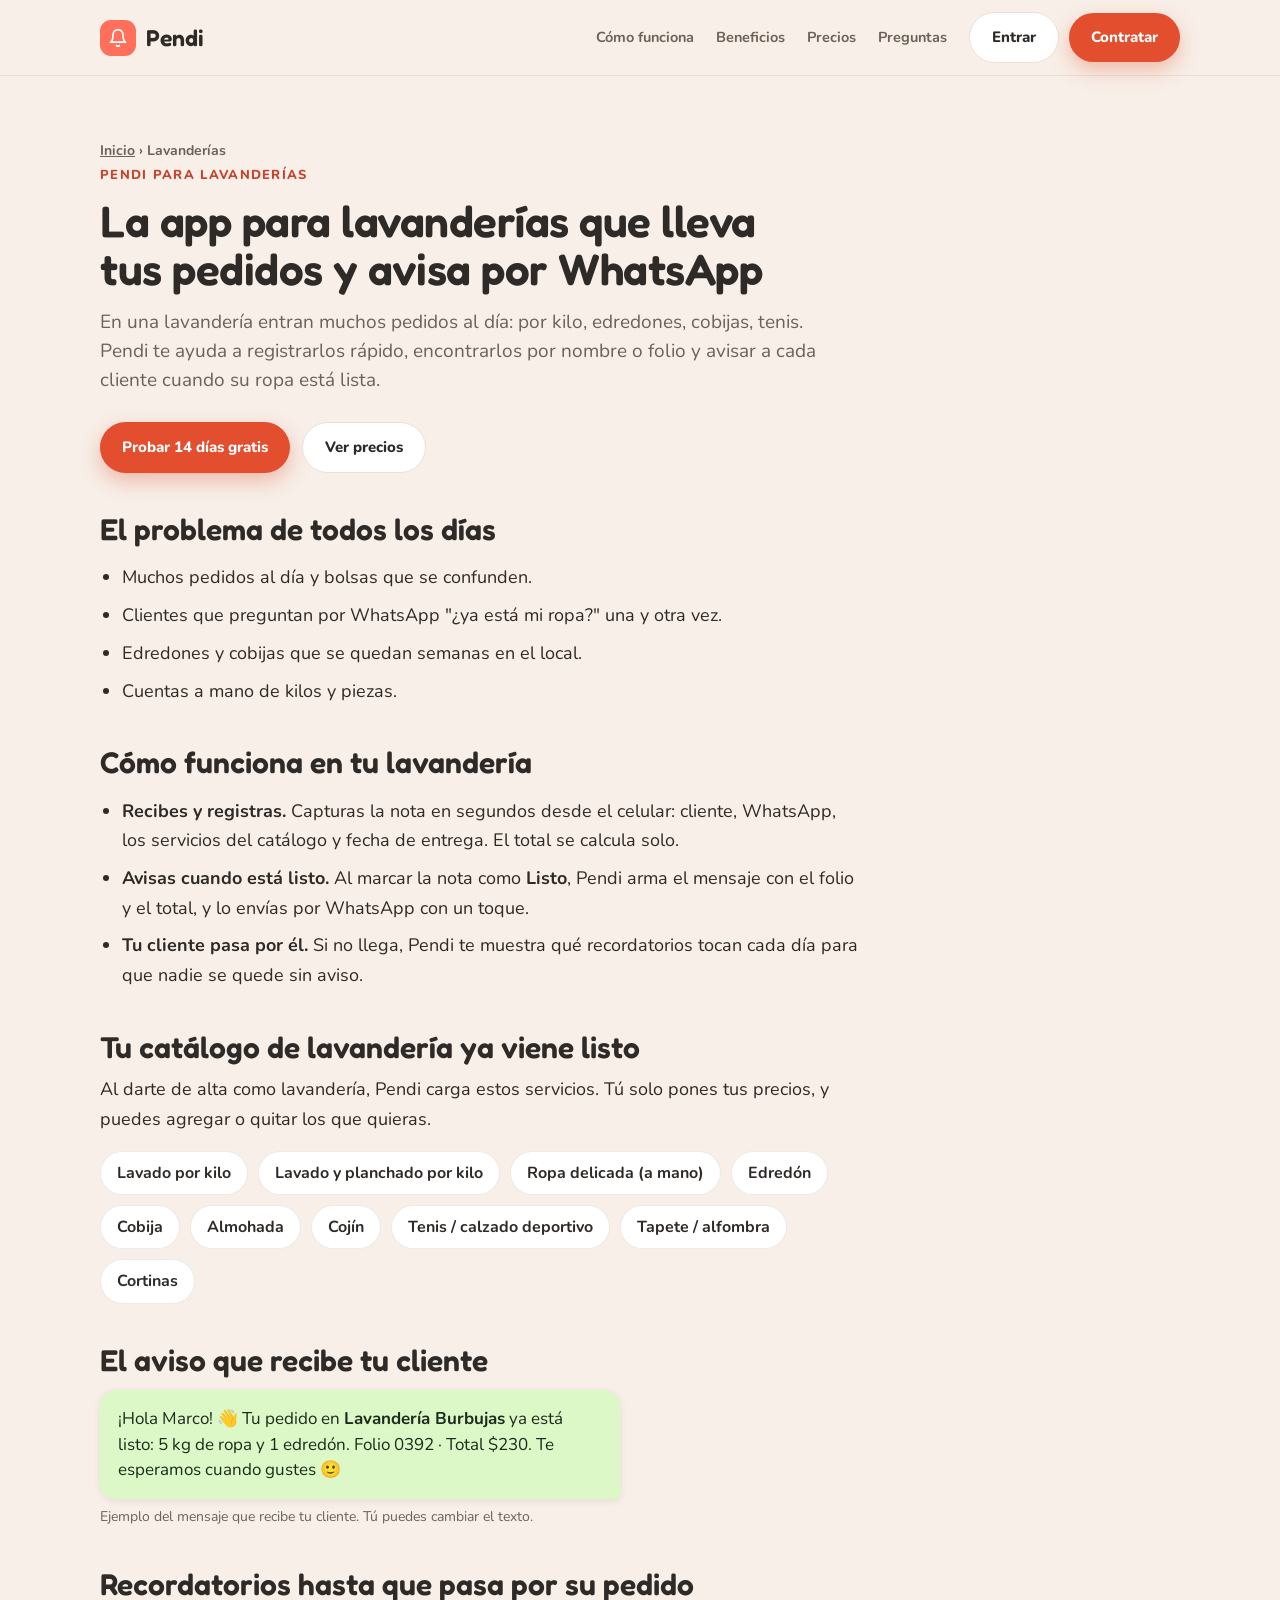
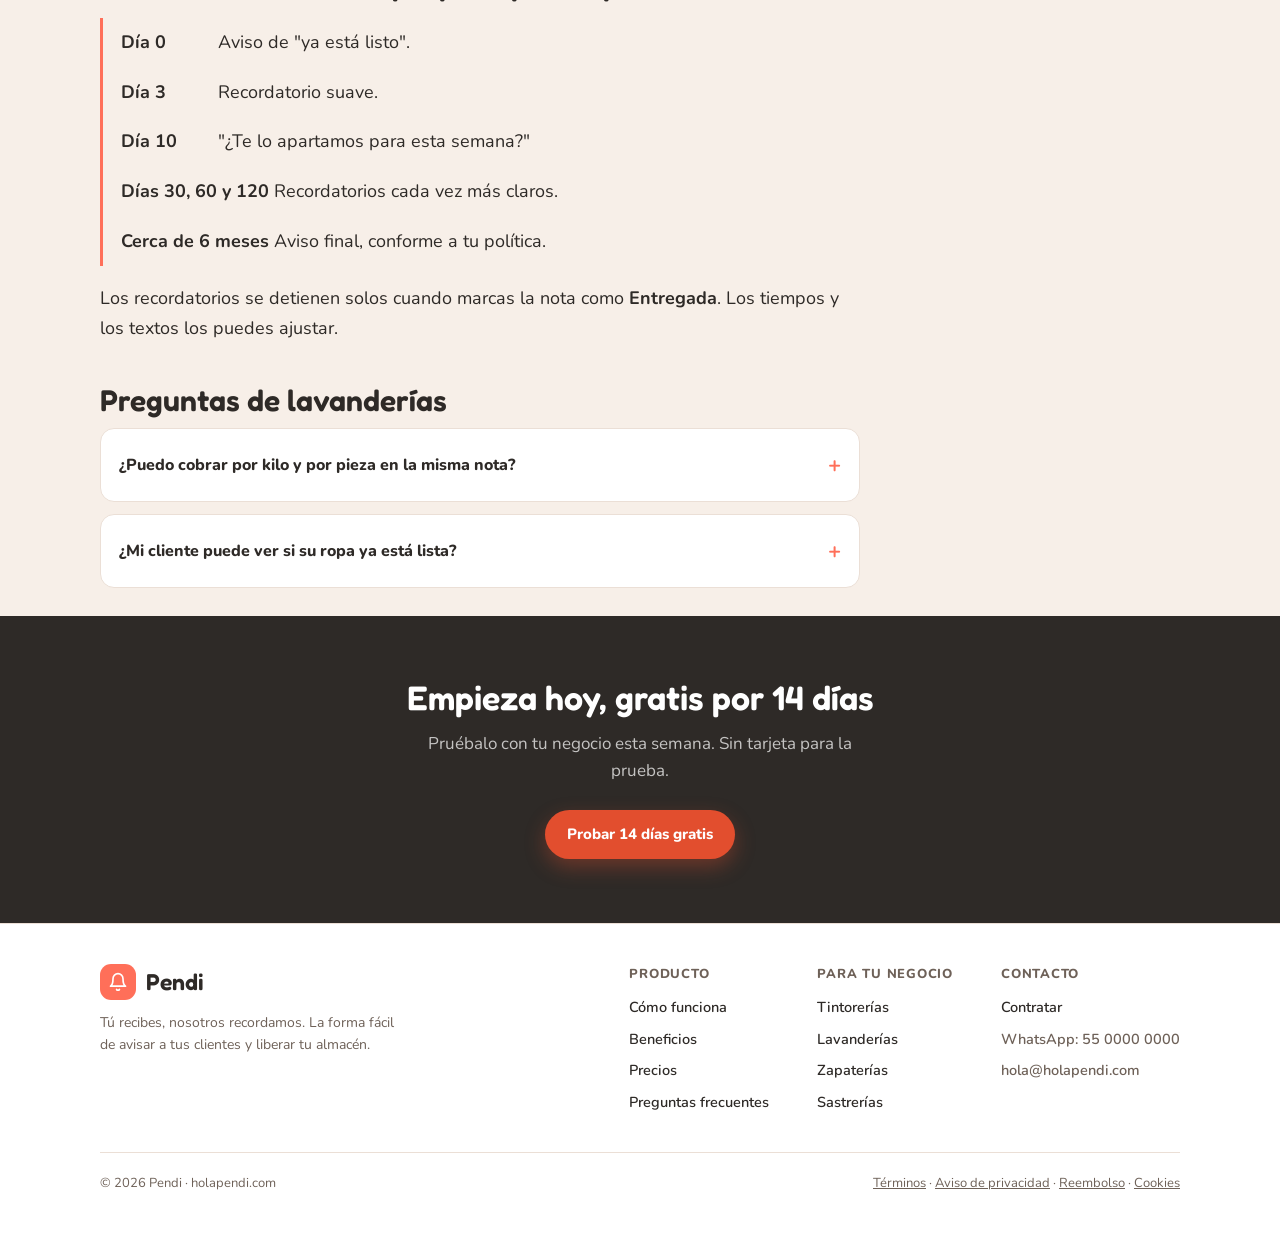
==== lavanderias/index.html @ f37a58f0 "Páginas propias: precios, preguntas frecuentes y una por giro - /tintorerias/, /lavanderias/, /zapat" ====
<!doctype html>
<html lang="es-MX">
<head>
<meta charset="utf-8">
<title>App para lavanderías: notas y avisos por WhatsApp | Pendi</title>
<meta name="viewport" content="width=device-width, initial-scale=1">
<meta name="description" content="Controla los pedidos de tu lavandería por kilo o por pieza, sin notas de papel, y avisa por WhatsApp cuando están listos. Desde $199 MXN al mes.">
<link rel="canonical" href="https://holapendi.com/lavanderias/">
<meta property="og:type" content="website">
<meta property="og:site_name" content="Pendi">
<meta property="og:locale" content="es_MX">
<meta property="og:url" content="https://holapendi.com/lavanderias/">
<meta property="og:title" content="App para lavanderías: notas y avisos por WhatsApp | Pendi">
<meta property="og:description" content="Controla los pedidos de tu lavandería por kilo o por pieza, sin notas de papel, y avisa por WhatsApp cuando están listos. Desde $199 MXN al mes.">
<meta property="og:image" content="https://holapendi.com/icon.png">
<meta name="twitter:card" content="summary">
<meta name="theme-color" content="#FF6F59">
<link rel="icon" type="image/png" sizes="32x32" href="/2026-11-16-pendi-favicon-32.png">
<link rel="icon" type="image/png" sizes="512x512" href="/2026-11-16-pendi-icon-512.png">
<link rel="apple-touch-icon" sizes="180x180" href="/2026-11-16-pendi-apple-touch-icon.png">
<link rel="preconnect" href="https://fonts.googleapis.com">
<link rel="preconnect" href="https://fonts.gstatic.com" crossorigin>
<link rel="stylesheet" href="https://fonts.googleapis.com/css2?family=Fredoka:wght@500;600;700&family=Nunito:wght@400;600;700;800&display=swap">
<link rel="stylesheet" href="/2026-11-17-pendi-estilos.css">
<script type="application/ld+json">
{
 "@context": "https://schema.org",
 "@graph": [
  {
   "@type": "BreadcrumbList",
   "itemListElement": [
    {
     "@type": "ListItem",
     "position": 1,
     "name": "Pendi",
     "item": "https://holapendi.com/"
    },
    {
     "@type": "ListItem",
     "position": 2,
     "name": "Lavanderías",
     "item": "https://holapendi.com/lavanderias/"
    }
   ]
  },
  {
   "@type": "WebPage",
   "url": "https://holapendi.com/lavanderias/",
   "name": "App para lavanderías: notas y avisos por WhatsApp | Pendi",
   "description": "Controla los pedidos de tu lavandería por kilo o por pieza, sin notas de papel, y avisa por WhatsApp cuando están listos. Desde $199 MXN al mes.",
   "inLanguage": "es-MX",
   "isPartOf": {
    "@id": "https://holapendi.com/#web"
   }
  }
 ]
}
</script>
</head>
<body>

<header class="nav">
  <div class="wrap nav-inner">
    <a class="brand" href="/">
      <span class="logo" aria-hidden="true"><svg viewBox="0 0 24 24" fill="none" stroke="currentColor" stroke-width="2" stroke-linecap="round" stroke-linejoin="round"><path d="M18 8a6 6 0 0 0-12 0c0 7-3 9-3 9h18s-3-2-3-9"/><path d="M13.7 21a2 2 0 0 1-3.4 0"/></svg></span>
      <span class="nm">Pendi</span>
    </a>
    <nav class="nav-links">
      <a class="navlink" href="/#como">Cómo funciona</a>
      <a class="navlink" href="/#beneficios">Beneficios</a>
      <a class="navlink" href="/precios/">Precios</a>
      <a class="navlink" href="/preguntas-frecuentes/">Preguntas</a>
      <div class="nav-cta">
        <a class="btn btn-ghost" href="/instalar.html">Entrar</a>
        <a class="btn btn-primary" href="https://app.holapendi.com/?modo=crear&amp;plan=negocio" data-plan="negocio">Contratar</a>
      </div>
    </nav>
  </div>
</header>

<main id="top">
  <section class="page-hero">
    <div class="wrap">
      <nav class="crumbs" aria-label="Ruta"><a href="/">Inicio</a> › Lavanderías</nav>
      <span class="eyebrow">Pendi para lavanderías</span>
      <h1>La app para lavanderías que lleva tus pedidos y avisa por WhatsApp</h1>
      <p class="lead">En una lavandería entran muchos pedidos al día: por kilo, edredones, cobijas, tenis. Pendi te ayuda a registrarlos rápido, encontrarlos por nombre o folio y avisar a cada cliente cuando su ropa está lista.</p>
      <div class="hero-cta"><a class="btn btn-primary" href="https://app.holapendi.com/?modo=crear&amp;plan=esencial" data-plan="esencial">Probar 14 días gratis</a> <a class="btn btn-ghost" href="/precios/">Ver precios</a></div>
      <div class="prose">
      <h2>El problema de todos los días</h2>
      <ul><li>Muchos pedidos al día y bolsas que se confunden.</li><li>Clientes que preguntan por WhatsApp "¿ya está mi ropa?" una y otra vez.</li><li>Edredones y cobijas que se quedan semanas en el local.</li><li>Cuentas a mano de kilos y piezas.</li></ul>
      <h2>Cómo funciona en tu lavandería</h2>
      <ul>
        <li><b>Recibes y registras.</b> Capturas la nota en segundos desde el celular: cliente, WhatsApp, los servicios del catálogo y fecha de entrega. El total se calcula solo.</li>
        <li><b>Avisas cuando está listo.</b> Al marcar la nota como <b>Listo</b>, Pendi arma el mensaje con el folio y el total, y lo envías por WhatsApp con un toque.</li>
        <li><b>Tu cliente pasa por él.</b> Si no llega, Pendi te muestra qué recordatorios tocan cada día para que nadie se quede sin aviso.</li>
      </ul>
      <h2>Tu catálogo de lavandería ya viene listo</h2>
      <p>Al darte de alta como lavandería, Pendi carga estos servicios. Tú solo pones tus precios, y puedes agregar o quitar los que quieras.</p>
      <ul class="svc"><li>Lavado por kilo</li><li>Lavado y planchado por kilo</li><li>Ropa delicada (a mano)</li><li>Edredón</li><li>Cobija</li><li>Almohada</li><li>Cojín</li><li>Tenis / calzado deportivo</li><li>Tapete / alfombra</li><li>Cortinas</li></ul>
      <h2>El aviso que recibe tu cliente</h2>
      <div class="wa">¡Hola Marco! 👋 Tu pedido en <b>Lavandería Burbujas</b> ya está listo: 5 kg de ropa y 1 edredón. Folio 0392 · Total $230. Te esperamos cuando gustes 🙂</div>
      <p class="wa-note">Ejemplo del mensaje que recibe tu cliente. Tú puedes cambiar el texto.</p>
      <h2>Recordatorios hasta que pasa por su pedido</h2>
      <ul class="timeline">
        <li><b>Día 0</b> Aviso de "ya está listo".</li>
        <li><b>Día 3</b> Recordatorio suave.</li>
        <li><b>Día 10</b> "¿Te lo apartamos para esta semana?"</li>
        <li><b>Días 30, 60 y 120</b> Recordatorios cada vez más claros.</li>
        <li><b>Cerca de 6 meses</b> Aviso final, conforme a tu política.</li>
      </ul>
      <p>Los recordatorios se detienen solos cuando marcas la nota como <b>Entregada</b>. Los tiempos y los textos los puedes ajustar.</p>
      <h2>Preguntas de lavanderías</h2>
      </div>
      <div class="faq" style="margin:0">
        <details><summary>¿Puedo cobrar por kilo y por pieza en la misma nota?<span class="plus">+</span></summary><p>Sí. El catálogo de lavandería trae servicios por kilo y por pieza, y tú pones tus precios. La nota suma todo sola.</p></details>
        <details><summary>¿Mi cliente puede ver si su ropa ya está lista?<span class="plus">+</span></summary><p>Sí. Con su teléfono o su folio consulta el estado de su pedido en línea, sin ver datos de nadie más.</p></details>
      </div>
    </div>
  </section>
  <section class="ctaband">
    <div class="wrap">
      <h2>Empieza hoy, gratis por 14 días</h2>
      <p>Pruébalo con tu negocio esta semana. Sin tarjeta para la prueba.</p>
      <a class="btn btn-primary" href="https://app.holapendi.com/?modo=crear&amp;plan=esencial" data-plan="esencial">Probar 14 días gratis</a>
    </div>
  </section>
</main>

<footer>
  <div class="wrap">
    <div class="foot-grid">
      <div class="foot-brand">
        <a class="brand" href="/"><span class="logo" aria-hidden="true"><svg viewBox="0 0 24 24" fill="none" stroke="currentColor" stroke-width="2" stroke-linecap="round" stroke-linejoin="round"><path d="M18 8a6 6 0 0 0-12 0c0 7-3 9-3 9h18s-3-2-3-9"/><path d="M13.7 21a2 2 0 0 1-3.4 0"/></svg></span><span class="nm">Pendi</span></a>
        <p>Tú recibes, nosotros recordamos. La forma fácil de avisar a tus clientes y liberar tu almacén.</p>
      </div>
      <div class="foot-cols">
        <div class="foot-col">
          <h4>Producto</h4>
          <a href="/#como">Cómo funciona</a>
          <a href="/#beneficios">Beneficios</a>
          <a href="/precios/">Precios</a>
          <a href="/preguntas-frecuentes/">Preguntas frecuentes</a>
        </div>
        <div class="foot-col">
          <h4>Para tu negocio</h4>
          <a href="/tintorerias/">Tintorerías</a>
          <a href="/lavanderias/">Lavanderías</a>
          <a href="/zapaterias/">Zapaterías</a>
          <a href="/sastrerias/">Sastrerías</a>
        </div>
        <div class="foot-col">
          <h4>Contacto</h4>
          <a href="/precios/">Contratar</a>
          <span style="display:block;color:var(--muted);font-weight:600;font-size:14.5px;margin-bottom:9px">WhatsApp: 55 0000 0000</span>
          <span style="display:block;color:var(--muted);font-weight:600;font-size:14.5px">hola@holapendi.com</span>
        </div>
      </div>
    </div>
    <div class="foot-bottom">
      <span>© 2026 Pendi · holapendi.com</span>
      <span><a href="/terminos.html">Términos</a> · <a href="/privacidad.html">Aviso de privacidad</a> · <a href="/reembolso.html">Reembolso</a> · <a href="/cookies.html">Cookies</a></span>
    </div>
  </div>
</footer>

</body>
</html>
---- 2026-11-17-pendi-estilos.css ----
/* Layout: scrolling marketing landing; sticky nav; hero + cómo funciona + beneficios + precios + faq + contratación. */
  /* Brand Pendi: coral primary, menta accent, sol highlight, warm neutrals; Fredoka + Nunito. */
  :root {
    --bg: #F7EFE8;
    --surface: #FFFFFF;
    --surface-2: #FBF5F1;
    --ink: #2E2A27;
    --muted: #6E6158;
    --line: #EBDFD6;
    --primary: #FF6F59;
    --primary-ink: #C6442F;
    --primary-strong: #EC5234;
    --cta: #E24E2E;
    --cta-strong: #CB401F;
    --menta: #0C8073;
    --menta-soft: #E0F3F0;
    --sol: #FFC247;
    --wa: #1FA855;
    --wa-bubble: #D8FDD2;
    --wa-bubble-ink: #103623;
    --radius: 18px;
    --shadow-sm: 0 1px 2px rgba(46,42,39,.06);
    --shadow: 0 10px 30px rgba(46,42,39,.10);
    --shadow-lg: 0 24px 60px rgba(46,42,39,.16);
    color-scheme: light;
  }
  @media (prefers-color-scheme: dark) {
    :root[data-theme="dark"] {
      --bg: #17120F;
      --surface: #241C18;
      --surface-2: #1D1611;
      --ink: #F3EBE4;
      --muted: #B3A69C;
      --line: #382E27;
      --primary: #FF8470;
      --primary-ink: #FF9D8C;
      --primary-strong: #FF6F59;
      --cta: #E8613F;
      --cta-strong: #FF7A5E;
      --menta: #35C7B6;
      --menta-soft: #10332E;
      --sol: #F0B94A;
      --wa: #2CC265;
      --wa-bubble: #1C3A2A;
      --wa-bubble-ink: #D6F3DF;
      --shadow-sm: 0 1px 2px rgba(0,0,0,.4);
      --shadow: 0 10px 30px rgba(0,0,0,.4);
      --shadow-lg: 0 24px 60px rgba(0,0,0,.5);
      color-scheme: dark;
    }
  }
  :root[data-theme="dark"] {
    --bg: #17120F;
    --surface: #241C18;
    --surface-2: #1D1611;
    --ink: #F3EBE4;
    --muted: #B3A69C;
    --line: #382E27;
    --primary: #FF8470;
    --primary-ink: #FF9D8C;
    --primary-strong: #FF6F59;
    --cta: #E8613F;
    --cta-strong: #FF7A5E;
    --menta: #35C7B6;
    --menta-soft: #10332E;
    --sol: #F0B94A;
    --wa: #2CC265;
    --wa-bubble: #1C3A2A;
    --wa-bubble-ink: #D6F3DF;
    --shadow-sm: 0 1px 2px rgba(0,0,0,.4);
    --shadow: 0 10px 30px rgba(0,0,0,.4);
    --shadow-lg: 0 24px 60px rgba(0,0,0,.5);
    color-scheme: dark;
  }

  * { box-sizing: border-box; }
  html { scroll-behavior: smooth; }
  @media (prefers-reduced-motion: reduce) { html { scroll-behavior: auto; } * { transition: none !important; animation: none !important; } }
  body {
    margin: 0; background: var(--bg); color: var(--ink);
    font-family: "Nunito", system-ui, -apple-system, sans-serif;
    font-size: 16px; line-height: 1.55; -webkit-font-smoothing: antialiased;
  }
  h1, h2, h3 { font-family: "Fredoka", system-ui, sans-serif; font-weight: 600; line-height: 1.08; margin: 0; text-wrap: balance; }
  p { margin: 0; }
  a { color: inherit; }
  img { max-width: 100%; }

  .wrap { max-width: 1120px; margin: 0 auto; padding-left: max(20px, env(safe-area-inset-left, 0px)); padding-right: max(20px, env(safe-area-inset-right, 0px)); }

  .btn { display: inline-flex; align-items: center; justify-content: center; gap: 8px; font: inherit; font-weight: 800; font-size: 15px; cursor: pointer; border: 0; border-radius: 999px; padding: 13px 22px; text-decoration: none; transition: transform .12s, background .15s; }
  .btn:active { transform: translateY(1px); }
  .btn-primary { background: var(--cta); color: #fff; box-shadow: 0 8px 20px rgba(226,78,46,.34); }
  .btn-primary:hover { background: var(--cta-strong); }
  .btn-ghost { background: var(--surface); color: var(--ink); border: 1.5px solid var(--line); }
  .btn-ghost:hover { border-color: var(--primary); }
  .btn svg { width: 18px; height: 18px; }

  /* NAV */
  header.nav { position: sticky; top: env(safe-area-inset-top, 0px); z-index: 30; background: color-mix(in srgb, var(--bg) 88%, transparent); backdrop-filter: blur(10px); border-bottom: 1px solid var(--line); }
  body::before { content: ""; position: fixed; inset: 0 0 auto; height: env(safe-area-inset-top, 0px); background: var(--bg); z-index: 31; }
  .nav-inner { display: flex; align-items: center; gap: 16px; padding-block: 12px; }
  .brand { display: flex; align-items: center; gap: 10px; text-decoration: none; }
  .logo { width: 36px; height: 36px; border-radius: 11px; flex: none; display: grid; place-items: center; background: var(--primary); color: #fff; }
  .logo svg { width: 20px; height: 20px; }
  .brand .nm { font-family: "Fredoka", system-ui, sans-serif; font-weight: 600; font-size: 23px; color: var(--ink); }
  .nav-links { margin-left: auto; display: flex; align-items: center; gap: 22px; }
  .nav-links a.navlink { font-weight: 700; font-size: 14.5px; color: var(--muted); text-decoration: none; }
  .nav-links a.navlink:hover { color: var(--ink); }
  .nav-cta { display: flex; align-items: center; gap: 10px; }
  @media (max-width: 760px) { .nav-links .navlink { display: none; } }

  section { padding-block: 64px; }
  .eyebrow { font-weight: 800; font-size: 13px; letter-spacing: .1em; text-transform: uppercase; color: var(--primary-ink); }

  /* HERO */
  .hero-grid { display: grid; grid-template-columns: 1.1fr .9fr; gap: 48px; align-items: center; }
  .hero h1 { font-size: 52px; letter-spacing: -.5px; }
  .hero h1 .hl { color: var(--primary); }
  .hero p.lead { font-size: 19px; color: var(--muted); margin-top: 18px; max-width: 30ch; }
  .hero-cta { display: flex; flex-wrap: wrap; gap: 12px; margin-top: 26px; }
  .hero-note { margin-top: 14px; font-size: 13.5px; color: var(--muted); font-weight: 600; }
  @media (max-width: 820px) { .hero-grid { grid-template-columns: 1fr; gap: 36px; } .hero h1 { font-size: 40px; } .hero p.lead { max-width: none; } }

  /* Phone mockup */
  .phone { position: relative; justify-self: center; width: 268px; background: var(--ink); border-radius: 34px; padding: 11px; box-shadow: var(--shadow-lg); }
  .phone::before { content: ""; position: absolute; inset: -54px -34px; border-radius: 50%; z-index: -1; background: radial-gradient(60% 58% at 50% 42%, color-mix(in srgb, var(--menta) 24%, transparent), transparent 72%); }
  .phone::after { content: ""; position: absolute; width: 120px; height: 120px; right: -30px; bottom: -24px; border-radius: 50%; z-index: -1; background: radial-gradient(circle, color-mix(in srgb, var(--sol) 30%, transparent), transparent 70%); }
  .hero-art { position: relative; justify-self: center; width: 100%; max-width: 500px; }
  .hero-art img { width: 100%; height: auto; display: block; border-radius: 24px; box-shadow: var(--shadow-lg); }
  .hero-art::before { content: ""; position: absolute; inset: -42px -30px; border-radius: 50%; z-index: -1; background: radial-gradient(60% 58% at 50% 45%, color-mix(in srgb, var(--menta) 20%, transparent), transparent 72%); }
  .phone-screen { background: linear-gradient(180deg, var(--menta-soft), var(--surface)); border-radius: 24px; overflow: hidden; min-height: 440px; display: flex; flex-direction: column; }
  .pscreen-top { background: var(--wa); color: #fff; padding: 14px 14px 12px; display: flex; align-items: center; gap: 10px; }
  .pscreen-top .pav { width: 30px; height: 30px; border-radius: 50%; background: rgba(255,255,255,.25); display: grid; place-items: center; font-weight: 800; font-size: 12px; flex: none; }
  .pscreen-top .pnm { font-weight: 800; font-size: 14px; }
  .pscreen-top .pst { font-size: 10.5px; opacity: .85; }
  .pscreen-body { padding: 16px 13px; display: flex; flex-direction: column; gap: 10px; flex: 1; }
  .pbubble { align-self: flex-end; max-width: 92%; background: var(--wa-bubble); color: var(--wa-bubble-ink); padding: 10px 12px 8px; border-radius: 13px 13px 4px 13px; font-size: 13.5px; line-height: 1.42; box-shadow: var(--shadow-sm); }
  .pbubble .pt { display: block; font-size: 10px; text-align: right; opacity: .55; margin-top: 4px; }

  /* strip */
  .strip { background: var(--surface); border-block: 1px solid var(--line); }
  .strip .wrap { display: flex; flex-wrap: wrap; gap: 14px 34px; justify-content: center; padding-block: 22px; }
  .strip .item { display: flex; align-items: center; gap: 9px; font-weight: 700; font-size: 14.5px; color: var(--muted); }
  .strip .item svg { width: 19px; height: 19px; color: var(--menta); flex: none; }

  .trust { background: var(--surface-2); border-block: 1px solid var(--line); }
  .trust .wrap { display: grid; grid-template-columns: repeat(4, minmax(0, 1fr)); gap: 18px; padding-block: 34px; }
  .trust .t { display: flex; flex-direction: column; align-items: center; text-align: center; gap: 9px; }
  .trust .ic { width: 46px; height: 46px; border-radius: 13px; display: grid; place-items: center; background: var(--menta-soft); color: var(--menta); }
  .trust .ic svg { width: 23px; height: 23px; }
  .trust .t b { font-size: 14.5px; }
  .trust .t span { font-size: 12.5px; color: var(--muted); line-height: 1.35; }
  @media (max-width: 680px) { .trust .wrap { grid-template-columns: repeat(2, minmax(0, 1fr)); gap: 24px 14px; } }

  .sec-head { text-align: center; max-width: 620px; margin: 0 auto 44px; }
  .sec-head h2 { font-size: 34px; margin-top: 10px; }
  .sec-head p { color: var(--muted); font-size: 17px; margin-top: 12px; }

  /* steps */
  .steps { display: grid; grid-template-columns: repeat(3, minmax(0, 1fr)); gap: 22px; }
  .step { background: var(--surface); border: 1px solid var(--line); border-radius: var(--radius); padding: 26px 22px; }
  .step .num { font-family: "Fredoka", system-ui, sans-serif; font-weight: 700; font-size: 15px; width: 38px; height: 38px; border-radius: 11px; background: var(--menta-soft); color: var(--menta); display: grid; place-items: center; margin-bottom: 16px; }
  .step-img { width: 100%; height: auto; aspect-ratio: 1 / 1; object-fit: cover; border-radius: 14px; display: block; margin-bottom: 16px; background: var(--surface-2); }
  .step h3 { font-size: 20px; }
  .step p { color: var(--muted); font-size: 15px; margin-top: 8px; }
  @media (max-width: 760px) { .steps { grid-template-columns: 1fr; } }

  /* benefits */
  .benefits { background: var(--surface); border-block: 1px solid var(--line); }
  .bgrid { display: grid; grid-template-columns: repeat(2, minmax(0, 1fr)); gap: 20px; }
  .bcard { display: flex; gap: 15px; align-items: flex-start; padding: 22px; border: 1px solid var(--line); border-radius: var(--radius); background: var(--surface-2); }
  .bcard .ic { width: 44px; height: 44px; border-radius: 12px; flex: none; display: grid; place-items: center; background: color-mix(in srgb, var(--primary) 14%, var(--surface)); color: var(--primary-ink); }
  .bcard .ic svg { width: 22px; height: 22px; }
  .bcard h3 { font-size: 18px; }
  .bcard p { color: var(--muted); font-size: 14.5px; margin-top: 5px; }
  @media (max-width: 680px) { .bgrid { grid-template-columns: 1fr; } }

  /* pricing */
  .toggle { display: inline-flex; background: var(--surface); border: 1px solid var(--line); border-radius: 999px; padding: 5px; gap: 4px; margin: 0 auto; }
  .toggle button { font: inherit; font-weight: 800; font-size: 14px; cursor: pointer; border: 0; background: transparent; color: var(--muted); padding: 9px 18px; border-radius: 999px; }
  .toggle button[aria-pressed="true"] { background: var(--ink); color: var(--surface); }
  .toggle .save { color: var(--menta); font-size: 11px; font-weight: 800; }
  .toggle-wrap { display: flex; justify-content: center; margin-bottom: 36px; }

  .plans { display: grid; grid-template-columns: repeat(3, minmax(0, 1fr)); gap: 22px; align-items: start; }
  .plan { background: var(--surface); border: 1px solid var(--line); border-radius: var(--radius); padding: 28px 24px; display: flex; flex-direction: column; }
  .plan.pop { border: 2px solid var(--primary); box-shadow: var(--shadow); position: relative; }
  .plan .tag { position: absolute; top: -13px; left: 50%; transform: translateX(-50%); background: var(--primary); color: #fff; font-weight: 800; font-size: 12px; padding: 5px 14px; border-radius: 999px; white-space: nowrap; }
  .plan .pname { font-family: "Fredoka", system-ui, sans-serif; font-weight: 600; font-size: 22px; }
  .plan .pdesc { color: var(--muted); font-size: 14px; margin-top: 4px; min-height: 40px; }
  .plan .price { display: flex; align-items: baseline; gap: 4px; margin: 16px 0 4px; }
  .plan .price .amt { font-family: "Fredoka", system-ui, sans-serif; font-weight: 700; font-size: 40px; font-variant-numeric: tabular-nums; }
  .plan .price .per { color: var(--muted); font-weight: 700; font-size: 15px; }
  .plan .billed { font-size: 12.5px; color: var(--muted); font-weight: 600; min-height: 18px; }
  .plan ul { list-style: none; padding: 0; margin: 20px 0 24px; display: flex; flex-direction: column; gap: 11px; }
  .plan li { display: flex; gap: 10px; align-items: flex-start; font-size: 14.5px; }
  .plan li svg { width: 18px; height: 18px; color: var(--menta); flex: none; margin-top: 2px; }
  .plan .btn { width: 100%; margin-top: auto; }
  /* Hover microanimation (solo en dispositivos con mouse) */
  .plan { transition: transform .2s ease, box-shadow .2s ease, border-color .2s ease; }
  @media (hover: hover) {
    .plan:hover { transform: translateY(-6px); box-shadow: var(--shadow); border-color: var(--primary); }
  }
  /* Expandible "Ver todo lo que incluye" */
  .feat-more { display: grid; grid-template-rows: 0fr; transition: grid-template-rows .32s ease; }
  .feat-more > div { overflow: hidden; }
  .feat-more ul { margin-top: 0; }
  .plan.open .feat-more { grid-template-rows: 1fr; }
  .more-toggle { background: none; border: 0; padding: 4px 0 2px; margin: 2px 0 18px; font: inherit; font-size: 14px; font-weight: 700; color: var(--menta); cursor: pointer; display: inline-flex; align-items: center; gap: 7px; align-self: flex-start; }
  .more-toggle:hover { text-decoration: underline; }
  .more-toggle .chev { font-size: 18px; line-height: 1; transition: transform .25s ease; display: inline-block; }
  .plan.open .more-toggle .chev { transform: rotate(45deg); }
  @media (max-width: 860px) { .plans { grid-template-columns: 1fr; max-width: 420px; margin: 0 auto; } }

  /* faq */
  .faq { max-width: 760px; margin: 0 auto; display: flex; flex-direction: column; gap: 12px; }
  details { background: var(--surface); border: 1px solid var(--line); border-radius: 14px; padding: 4px 18px; }
  details summary { cursor: pointer; font-weight: 800; font-size: 16px; padding: 15px 0; list-style: none; display: flex; justify-content: space-between; align-items: center; gap: 12px; }
  details summary::-webkit-details-marker { display: none; }
  details summary .plus { color: var(--primary); font-size: 22px; font-weight: 700; transition: transform .2s; flex: none; }
  details[open] summary .plus { transform: rotate(45deg); }
  details p { color: var(--muted); font-size: 15px; padding: 0 0 16px; }

  /* cta band */
  .ctaband { background: var(--ink); color: #fff; }
  .ctaband .wrap { text-align: center; }
  .ctaband h2 { font-size: 34px; color: #fff; }
  .ctaband p { color: rgba(255,255,255,.72); font-size: 17px; margin: 14px auto 26px; max-width: 46ch; }

  /* footer */
  footer { background: var(--surface); border-top: 1px solid var(--line); padding-block: 40px; }
  .foot-grid { display: flex; flex-wrap: wrap; gap: 24px; justify-content: space-between; align-items: flex-start; }
  .foot-brand { max-width: 300px; }
  .foot-brand p { color: var(--muted); font-size: 14px; margin-top: 12px; }
  .foot-cols { display: flex; gap: 48px; flex-wrap: wrap; }
  .foot-col h4 { font-size: 13px; text-transform: uppercase; letter-spacing: .06em; color: var(--muted); margin: 0 0 12px; font-family: "Nunito", sans-serif; font-weight: 800; }
  .foot-col a { display: block; color: var(--ink); text-decoration: none; font-weight: 600; font-size: 14.5px; margin-bottom: 9px; }
  .foot-col a:hover { color: var(--primary-ink); }
  .foot-bottom { margin-top: 30px; padding-top: 20px; border-top: 1px solid var(--line); font-size: 13px; color: var(--muted); display: flex; flex-wrap: wrap; gap: 8px 18px; justify-content: space-between; }


  input:focus-visible, select:focus-visible, button:focus-visible, a:focus-visible, summary:focus-visible { outline: 2px solid var(--primary); outline-offset: 2px; }

/* Páginas internas */
.page-hero { padding: 64px 0 28px; }
.page-hero h1 { font-family: "Fredoka", "Nunito", sans-serif; font-size: 44px; line-height: 1.1; margin: 10px 0 14px; letter-spacing: -0.5px; }
.page-hero p.lead { font-size: 19px; max-width: 720px; color: var(--muted); }
@media (max-width: 760px) { .page-hero h1 { font-size: 34px; } }
.crumbs { font-size: 14px; color: var(--muted); font-weight: 700; }
.crumbs a { color: var(--muted); }
.prose { max-width: 760px; font-size: 18px; line-height: 1.65; }
.prose h2 { font-family: "Fredoka", "Nunito", sans-serif; font-size: 30px; margin: 40px 0 12px; }
.prose ul { padding-left: 22px; } .prose li { margin-bottom: 8px; }
.svc { display: flex; flex-wrap: wrap; gap: 10px; list-style: none; padding: 0 !important; margin: 16px 0; }
.svc li { background: var(--card, #fff); border: 1px solid rgba(0,0,0,.08); border-radius: 999px; padding: 8px 16px; font-weight: 700; font-size: 16px; margin: 0; }
.wa { max-width: 520px; background: #DCF8C6; color: #1d2b1d; border-radius: 16px 16px 4px 16px; padding: 16px 18px; font-size: 17px; line-height: 1.5; box-shadow: 0 2px 8px rgba(0,0,0,.08); margin: 14px 0 6px; }
.wa-note { font-size: 14px; color: var(--muted); }
.timeline { list-style: none; padding: 0 !important; }
.timeline li { padding: 10px 0 10px 18px; border-left: 3px solid var(--coral, #FF6F59); margin: 0; }
.timeline b { display: inline-block; min-width: 92px; }
.giros-grid { display: grid; grid-template-columns: repeat(4, minmax(0,1fr)); gap: 14px; margin-top: 18px; }
@media (max-width: 760px) { .giros-grid { grid-template-columns: repeat(2, minmax(0,1fr)); } }
.giros-grid a { display: block; text-decoration: none; color: inherit; background: var(--card, #fff); border: 1px solid rgba(0,0,0,.08); border-radius: 16px; padding: 18px; font-weight: 800; font-size: 17px; }
.giros-grid a span { display: block; font-weight: 600; font-size: 14.5px; color: var(--muted); margin-top: 4px; }
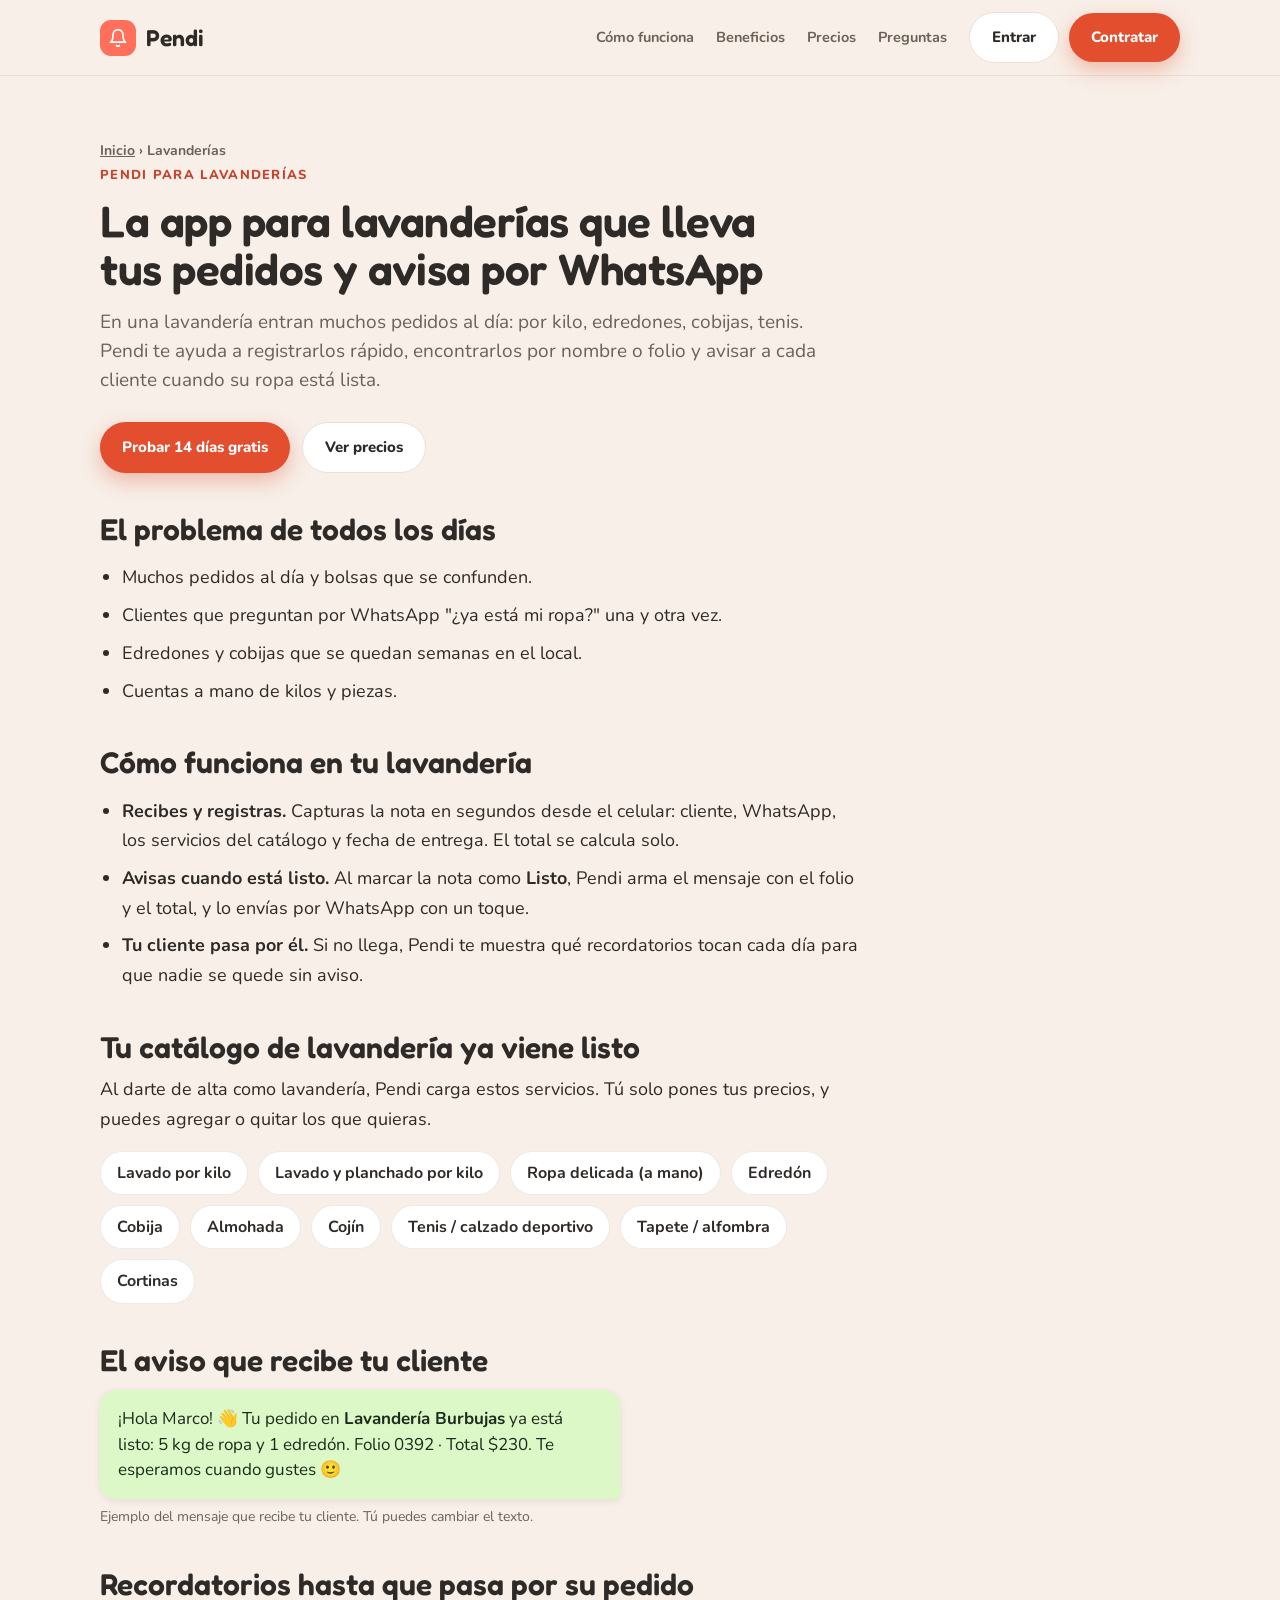
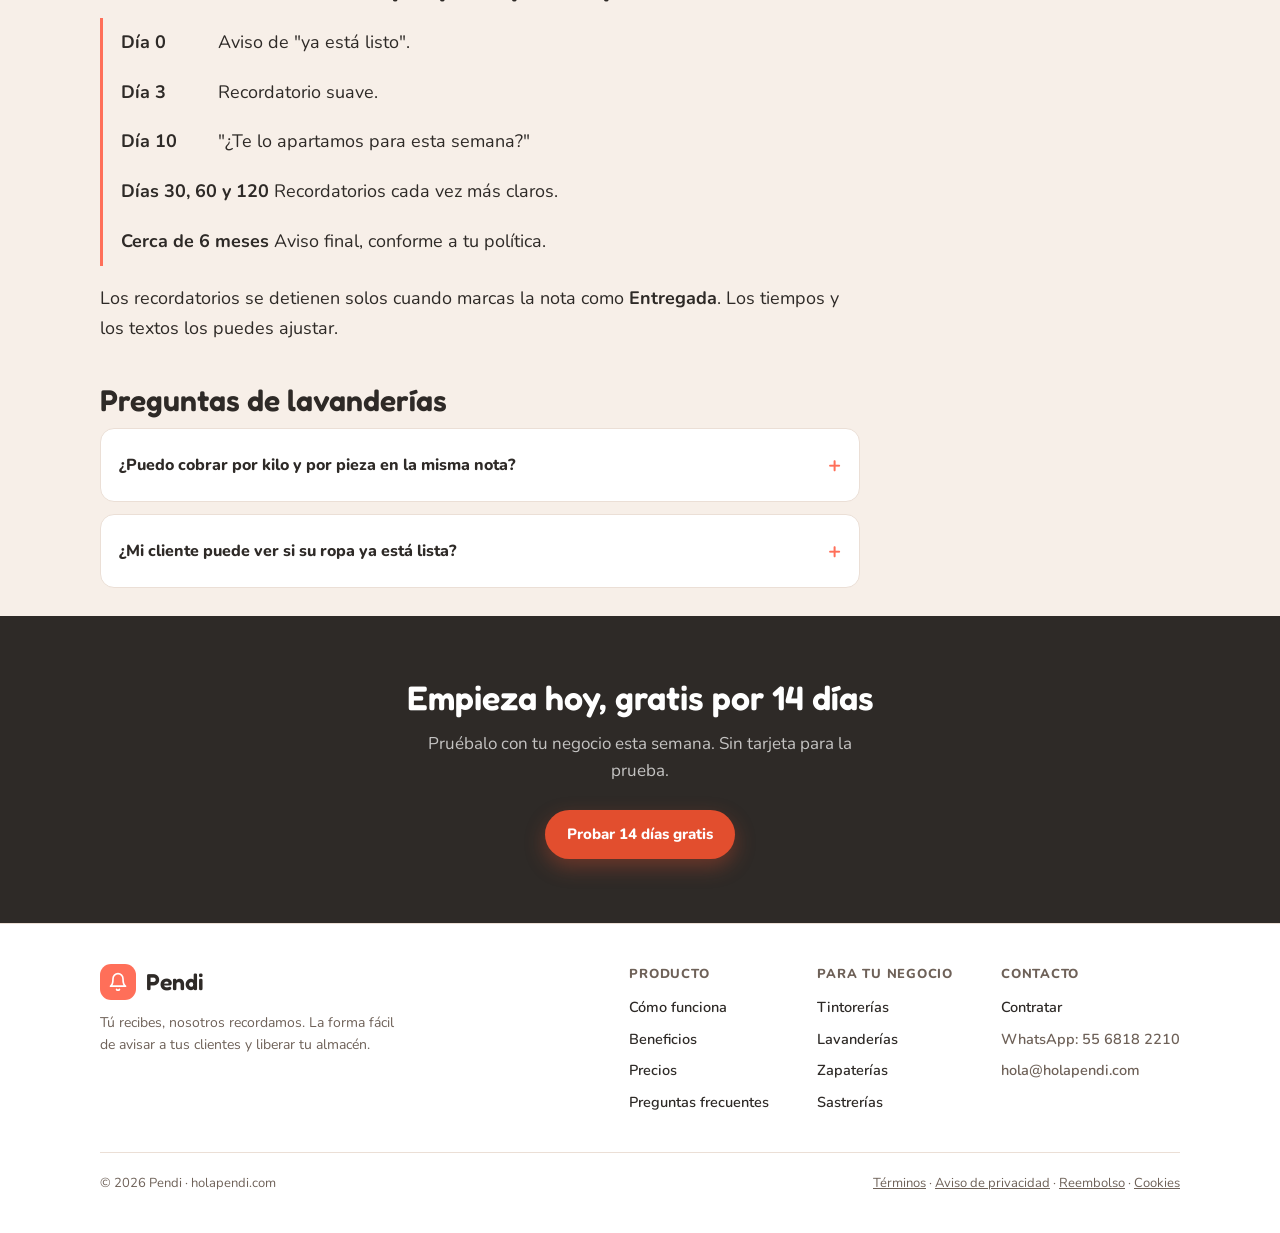
==== commit 29a49db0: "Páginas propias: precios, preguntas frecuentes y una por giro - /tintorerias/, /lavanderias/, /zapat" ====
--- a/lavanderias/index.html
+++ b/lavanderias/index.html
@@ -152,7 +152,7 @@
         <div class="foot-col">
           <h4>Contacto</h4>
           <a href="/precios/">Contratar</a>
-          <span style="display:block;color:var(--muted);font-weight:600;font-size:14.5px;margin-bottom:9px">WhatsApp: 55 0000 0000</span>
+          <a href="https://wa.me/525568182210" style="display:block;color:var(--muted);font-weight:600;font-size:14.5px;margin-bottom:9px">WhatsApp: 55 6818 2210</a>
           <span style="display:block;color:var(--muted);font-weight:600;font-size:14.5px">hola@holapendi.com</span>
         </div>
       </div>
